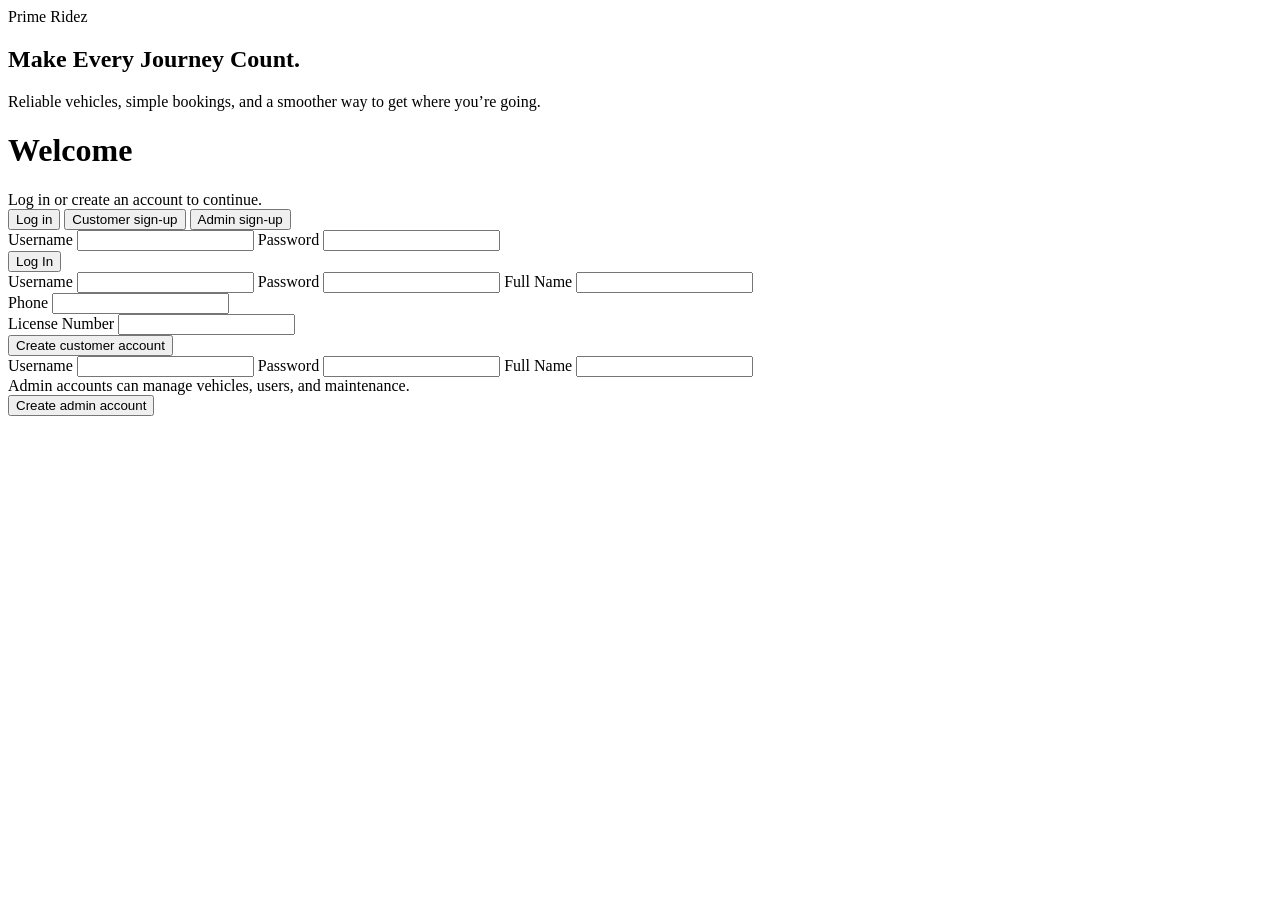
==== frontend/index.html @ 2931f246 "add login page" ====
<!DOCTYPE html>
<html lang="en">
<head>
    <meta charset="UTF-8">
    <meta name="viewport" content="width=device-width, initial-scale=1">
    <title>Vehicle Rental System — Sign in</title>
    <link rel="stylesheet" href="css/style.css">
</head>
<body>
<div class="auth-wrap">
    <aside class="auth-hero">
        <div class="mark">Prime Ridez</div>
        <div>
            <h2>Make Every Journey Count.</h2>
            <p>Reliable vehicles, simple bookings, and a smoother way to get where you’re going.</p>
        </div>
    </aside>
    <main class="auth-main">
    <div class="auth-card">
        <h1>Welcome</h1>
        <div class="sub">Log in or create an account to continue.</div>

        <div class="tabs">
            <button id="tab-login" class="active" onclick="showTab('login')">Log in</button>
            <button id="tab-customer" onclick="showTab('customer')">Customer sign-up</button>
            <button id="tab-admin" onclick="showTab('admin')">Admin sign-up</button>
        </div>

        <div id="alert" class="alert hidden"></div>

        <!-- Login -->
        <form id="form-login">
            <label>Username</label>
            <input type="text" id="login-username" required>
            <label>Password</label>
            <input type="password" id="login-password" required>
            <div class="btn-row">
                <button type="submit" class="btn-primary">Log In</button>
            </div>
        </form>

        <!-- Register Customer -->
        <form id="form-customer" class="hidden">
            <label>Username</label>
            <input type="text" id="c-username" required>
            <label>Password</label>
            <input type="password" id="c-password" required>
            <label>Full Name</label>
            <input type="text" id="c-name" required>
            <div class="field-row">
                <div>
                    <label>Phone</label>
                    <input type="text" id="c-phone">
                </div>
                <div>
                    <label>License Number</label>
                    <input type="text" id="c-license">
                </div>
            </div>
            <div class="btn-row">
                <button type="submit" class="btn-primary">Create customer account</button>
            </div>
        </form>

        <!-- Register Admin -->
        <form id="form-admin" class="hidden">
            <label>Username</label>
            <input type="text" id="a-username" required>
            <label>Password</label>
            <input type="password" id="a-password" required>
            <label>Full Name</label>
            <input type="text" id="a-name" required>
            <div class="helper-text">Admin accounts can manage vehicles, users, and maintenance.</div>
            <div class="btn-row">
                <button type="submit" class="btn-primary">Create admin account</button>
            </div>
        </form>
    </div>
    </main>
</div>

<script src="js/api.js"></script>
<script>
    function showTab(which) {
        ["login", "customer", "admin"].forEach(t => {
            document.getElementById("tab-" + t).classList.toggle("active", t === which);
            document.getElementById("form-" + t).classList.toggle("hidden", t !== which);
        });
        hideAlert("alert");
    }

    document.getElementById("form-login").addEventListener("submit", async (e) => {
        e.preventDefault();
        const username = document.getElementById("login-username").value.trim();
        const password = document.getElementById("login-password").value;
        const { ok, data } = await API.post("/api/login", { username, password });
        if (ok && data.success) {
            Session.save(data.user);
            window.location.href = "dashboard.html";
        } else {
            showAlert("alert", data.message || "Login failed.", "error");
        }
    });

    document.getElementById("form-customer").addEventListener("submit", async (e) => {
        e.preventDefault();
        const payload = {
            username: document.getElementById("c-username").value.trim(),
            password: document.getElementById("c-password").value,
            name: document.getElementById("c-name").value.trim(),
            phone: document.getElementById("c-phone").value.trim(),
            license: document.getElementById("c-license").value.trim(),
        };
        const { ok, data } = await API.post("/api/register/customer", payload);
        if (ok && data.success) {
            Session.save(data.user);
            window.location.href = "dashboard.html";
        } else {
            showAlert("alert", data.message || "Registration failed.", "error");
        }
    });

    document.getElementById("form-admin").addEventListener("submit", async (e) => {
        e.preventDefault();
        const payload = {
            username: document.getElementById("a-username").value.trim(),
            password: document.getElementById("a-password").value,
            name: document.getElementById("a-name").value.trim(),
        };
        const { ok, data } = await API.post("/api/register/admin", payload);
        if (ok && data.success) {
            Session.save(data.user);
            window.location.href = "dashboard.html";
        } else {
            showAlert("alert", data.message || "Registration failed.", "error");
        }
    });

    // If already logged in, skip straight to the dashboard
    if (Session.get()) {
        window.location.href = "dashboard.html";
    }
</script>
</body>
</html>
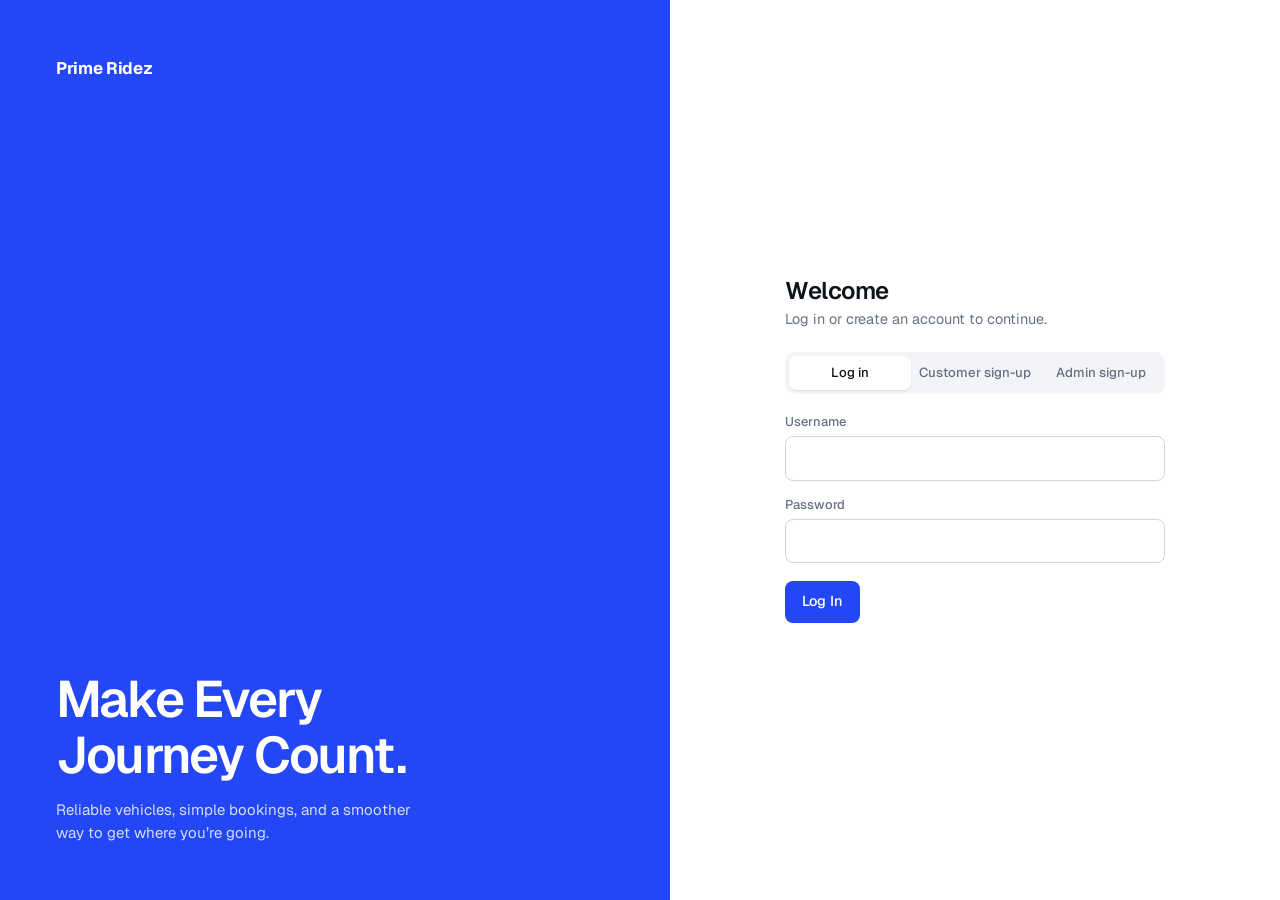
==== commit 67293fe1: "update login page" ====
--- a/frontend/index.html
+++ b/frontend/index.html
@@ -3,7 +3,7 @@
 <head>
     <meta charset="UTF-8">
     <meta name="viewport" content="width=device-width, initial-scale=1">
-    <title>Vehicle Rental System — Sign in</title>
+    <title>Prime Ridez - Sign in</title>
     <link rel="stylesheet" href="css/style.css">
 </head>
 <body>
@@ -53,7 +53,7 @@
                     <input type="text" id="c-phone">
                 </div>
                 <div>
-                    <label>License Number</label>
+                    <label>Driving License Number</label>
                     <input type="text" id="c-license">
                 </div>
             </div>
--- a/frontend/css/style.css
+++ b/frontend/css/style.css
@@ -0,0 +1,236 @@
+@import url('https://fonts.googleapis.com/css2?family=Geist:wght@400;500;600;700&display=swap');
+
+/* Tokens: cool paper, ink, one cobalt accent. IDs are styled as number plates. */
+:root {
+    --bg: #F2F4F7;
+    --surface: #FFFFFF;
+    --ink: #0F1419;
+    --muted: #667085;
+    --line: #E3E7ED;
+    --accent: #2447F5;
+    --accent-dark: #1A35C4;
+    --accent-soft: #E8ECFE;
+    --ok: #12795A;     --ok-soft: #DDF3EA;
+    --warn: #A15C07;   --warn-soft: #FDEFD3;
+    --bad: #C0362C;    --bad-soft: #FBE4E1;
+    --font: 'Geist', 'DM Sans', 'Google Sans', system-ui, -apple-system, 'Segoe UI', Roboto, sans-serif;
+}
+
+* { box-sizing: border-box; }
+
+body {
+    margin: 0;
+    font-family: var(--font);
+    background: var(--bg);
+    color: var(--ink);
+    line-height: 1.5;
+    font-size: 15px;
+    -webkit-font-smoothing: antialiased;
+    font-variant-numeric: tabular-nums;
+}
+
+h1, h2, h3 { font-weight: 600; letter-spacing: -0.02em; margin: 0 0 .5em; }
+h1 { font-size: 1.9rem; line-height: 1.15; margin-bottom: 20px; }
+h2 { font-size: 1.05rem; margin-top: 1.4em; }
+a { color: var(--accent); }
+
+/* ===== Shell ===== */
+.app-shell { display: flex; min-height: 100vh; }
+
+.sidebar {
+    width: 232px;
+    flex-shrink: 0;
+    background: var(--surface);
+    border-right: 1px solid var(--line);
+    padding: 22px 12px;
+    display: flex;
+    flex-direction: column;
+    position: sticky;
+    top: 0;
+    height: 100vh;
+}
+.sidebar .brand {
+    font-weight: 700;
+    font-size: 1.05rem;
+    letter-spacing: -0.02em;
+    padding: 0 10px 18px;
+}
+.sidebar .session {
+    margin: 0 4px 14px;
+    padding: 10px;
+    background: var(--bg);
+    border-radius: 8px;
+    font-size: .82rem;
+    color: var(--muted);
+}
+.sidebar .session strong { color: var(--ink); font-weight: 600; }
+
+.sidebar nav { display: flex; flex-direction: column; gap: 2px; flex: 1; }
+.sidebar nav a {
+    color: #3B4350;
+    text-decoration: none;
+    padding: 8px 10px;
+    border-radius: 8px;
+    font-size: .92rem;
+    font-weight: 500;
+}
+.sidebar nav a:hover { background: var(--bg); color: var(--ink); }
+.sidebar nav a.active { background: var(--accent-soft); color: var(--accent-dark); }
+
+.sidebar .logout {
+    margin: 12px 4px 0;
+    background: transparent;
+    border: 1px solid var(--line);
+    color: var(--muted);
+}
+.sidebar .logout:hover { color: var(--bad); border-color: var(--bad); }
+
+.content { flex: 1; min-width: 0; padding: 40px 44px 60px; max-width: 1040px; }
+
+/* ===== Panels ===== */
+.panel {
+    background: var(--surface);
+    border: 1px solid var(--line);
+    border-radius: 12px;
+    padding: 22px;
+    margin-bottom: 20px;
+    overflow-x: auto;
+}
+.panel h2:first-child { margin-bottom: 14px; }
+
+/* ===== Forms ===== */
+label { display: block; font-size: .8rem; font-weight: 500; color: var(--muted); margin: 14px 0 5px; }
+input, select {
+    width: 100%;
+    padding: 10px 12px;
+    border: 1px solid #D0D5DD;
+    border-radius: 8px;
+    font: inherit;
+    background: #fff;
+    color: var(--ink);
+}
+input::placeholder { color: #98A2B3; }
+input:focus, select:focus, button:focus-visible, a:focus-visible {
+    outline: 2px solid var(--accent);
+    outline-offset: 1px;
+    border-color: var(--accent);
+}
+.field-row { display: flex; gap: 14px; flex-wrap: wrap; }
+.field-row > div { flex: 1; min-width: 140px; }
+
+/* ===== Buttons ===== */
+button, .btn {
+    display: inline-block;
+    padding: 9px 16px;
+    border-radius: 8px;
+    border: 1px solid transparent;
+    font: inherit;
+    font-size: .9rem;
+    font-weight: 500;
+    cursor: pointer;
+    text-decoration: none;
+    transition: background .15s, border-color .15s;
+}
+.btn-primary { background: var(--accent); color: #fff; }
+.btn-primary:hover { background: var(--accent-dark); }
+.btn-secondary { background: #fff; border-color: #D0D5DD; color: var(--ink); padding: 6px 12px; }
+.btn-secondary:hover { background: var(--bg); }
+.btn-danger { background: #fff; border-color: #F0C4BF; color: var(--bad); padding: 6px 12px; }
+.btn-danger:hover { background: var(--bad); border-color: var(--bad); color: #fff; }
+.btn-row { margin-top: 18px; display: flex; gap: 10px; }
+
+/* ===== Tables ===== */
+table { width: 100%; border-collapse: collapse; font-size: .9rem; }
+th {
+    text-align: left;
+    font-size: .78rem;
+    font-weight: 500;
+    color: var(--muted);
+    padding: 8px 12px;
+    border-bottom: 1px solid var(--line);
+    white-space: nowrap;
+}
+td { padding: 12px; border-bottom: 1px solid var(--line); vertical-align: middle; }
+tbody tr:last-child td { border-bottom: 0; }
+tbody tr:hover td { background: #FAFBFC; }
+
+/* IDs: bold, tracked, set apart from body text like a number plate */
+td.id { font-weight: 600; font-size: .82rem; letter-spacing: .08em; color: var(--ink); white-space: nowrap; }
+th.id { color: var(--muted); }
+
+/* ===== Pills ===== */
+.pill {
+    display: inline-flex;
+    align-items: center;
+    gap: 6px;
+    padding: 2px 10px;
+    border-radius: 999px;
+    font-size: .78rem;
+    font-weight: 500;
+}
+.pill::before { content: ""; width: 6px; height: 6px; border-radius: 50%; background: currentColor; }
+.pill-green { background: var(--ok-soft); color: var(--ok); }
+.pill-red { background: var(--bad-soft); color: var(--bad); }
+.pill-amber { background: var(--warn-soft); color: var(--warn); }
+
+/* ===== Alerts ===== */
+.alert { padding: 11px 14px; border-radius: 8px; margin-bottom: 16px; font-size: .9rem; border: 1px solid; }
+.alert-error { background: var(--bad-soft); color: var(--bad); border-color: #F3C3BE; }
+.alert-success { background: var(--ok-soft); color: var(--ok); border-color: #B7E3D1; }
+
+.hidden { display: none !important; }
+.empty-note { color: var(--muted); font-size: .9rem; padding: 8px 0; }
+.helper-text { font-size: .8rem; color: var(--muted); margin-top: 8px; }
+
+/* ===== Dashboard stats ===== */
+.stats { display: grid; grid-template-columns: repeat(auto-fit, minmax(210px, 1fr)); gap: 14px; margin-bottom: 20px; }
+.stat { background: var(--surface); border: 1px solid var(--line); border-radius: 12px; padding: 18px 20px; }
+.stat .label { font-size: .82rem; color: var(--muted); }
+.stat .value { font-size: 1.7rem; font-weight: 600; letter-spacing: -0.02em; margin-top: 4px; }
+.stat .value small { font-size: 1rem; color: var(--muted); font-weight: 500; }
+.stat.hero { background: var(--ink); border-color: var(--ink); color: #fff; }
+.stat.hero .label { color: #A8B0BE; }
+
+/* ===== Sign-in: split screen ===== */
+.auth-wrap { min-height: 100vh; display: grid; grid-template-columns: 1.1fr 1fr; }
+.auth-hero {
+    background: var(--accent);
+    color: #fff;
+    padding: 56px;
+    display: flex;
+    flex-direction: column;
+    justify-content: space-between;
+}
+.auth-hero .mark { font-weight: 700; letter-spacing: -0.02em; font-size: 1.05rem; }
+.auth-hero h2 { font-size: clamp(2rem, 4vw, 3.2rem); line-height: 1.08; letter-spacing: -0.035em; max-width: 13ch; margin: 0; }
+.auth-hero p { margin: 16px 0 0; max-width: 38ch; color: #D5DCFF; }
+.auth-main { display: flex; align-items: center; justify-content: center; padding: 32px; background: var(--surface); }
+.auth-card { width: 100%; max-width: 380px; }
+.auth-card h1 { font-size: 1.5rem; margin-bottom: 4px; }
+.auth-card .sub { color: var(--muted); font-size: .9rem; margin-bottom: 22px; }
+
+.tabs { display: flex; gap: 4px; padding: 4px; background: var(--bg); border-radius: 10px; margin-bottom: 18px; }
+.tabs button {
+    flex: 1;
+    background: none;
+    border: 0;
+    padding: 7px 4px;
+    font-size: .82rem;
+    color: var(--muted);
+    border-radius: 7px;
+}
+.tabs button.active { background: #fff; color: var(--ink); box-shadow: 0 1px 2px rgba(16, 24, 40, .1); }
+
+/* ===== Small screens ===== */
+@media (max-width: 800px) {
+    .app-shell { flex-direction: column; }
+    .sidebar { width: 100%; height: auto; position: static; border-right: 0; border-bottom: 1px solid var(--line); padding: 14px 12px; }
+    .sidebar nav { flex-direction: row; overflow-x: auto; flex: none; }
+    .sidebar nav a { white-space: nowrap; }
+    .content { padding: 24px 16px 48px; }
+    .auth-wrap { grid-template-columns: 1fr; }
+    .auth-hero { padding: 28px; gap: 28px; }
+    .auth-hero h2 { font-size: 1.8rem; }
+}
+
+@media (prefers-reduced-motion: reduce) { * { transition: none !important; } }
